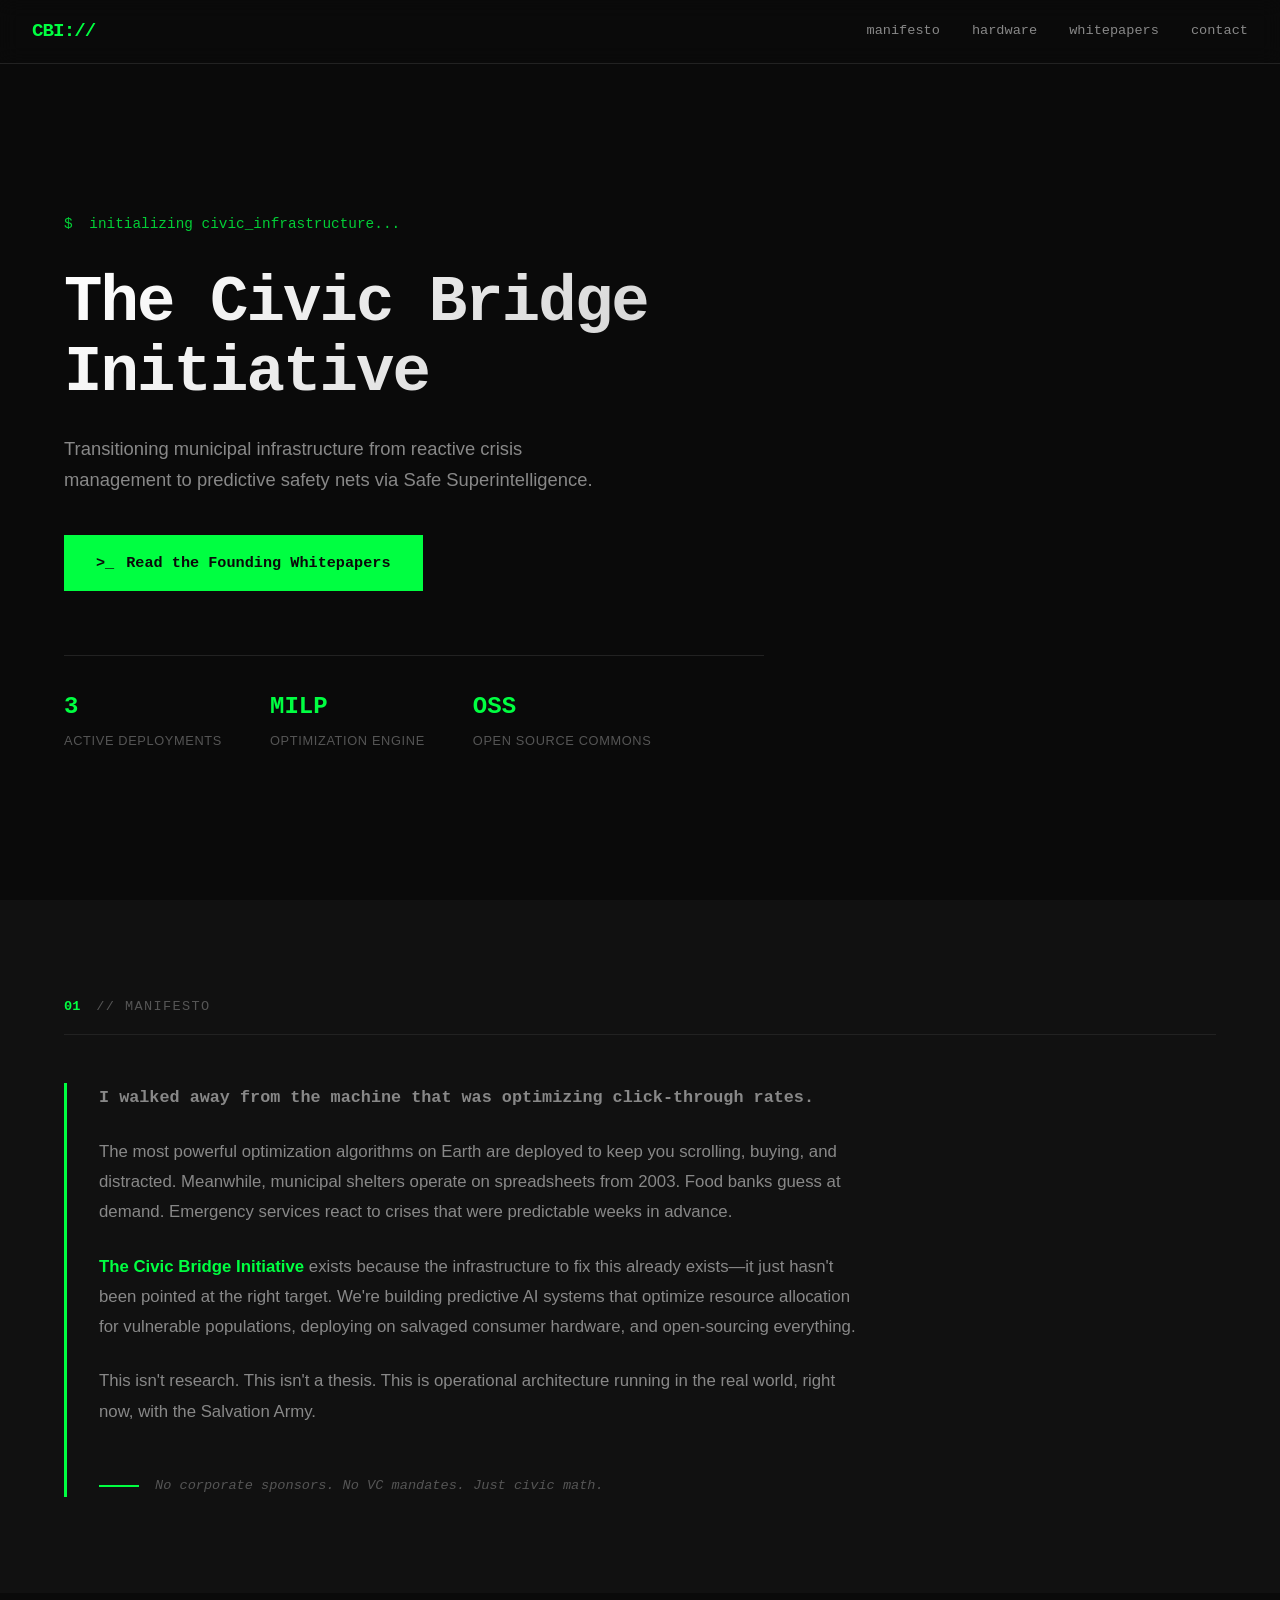
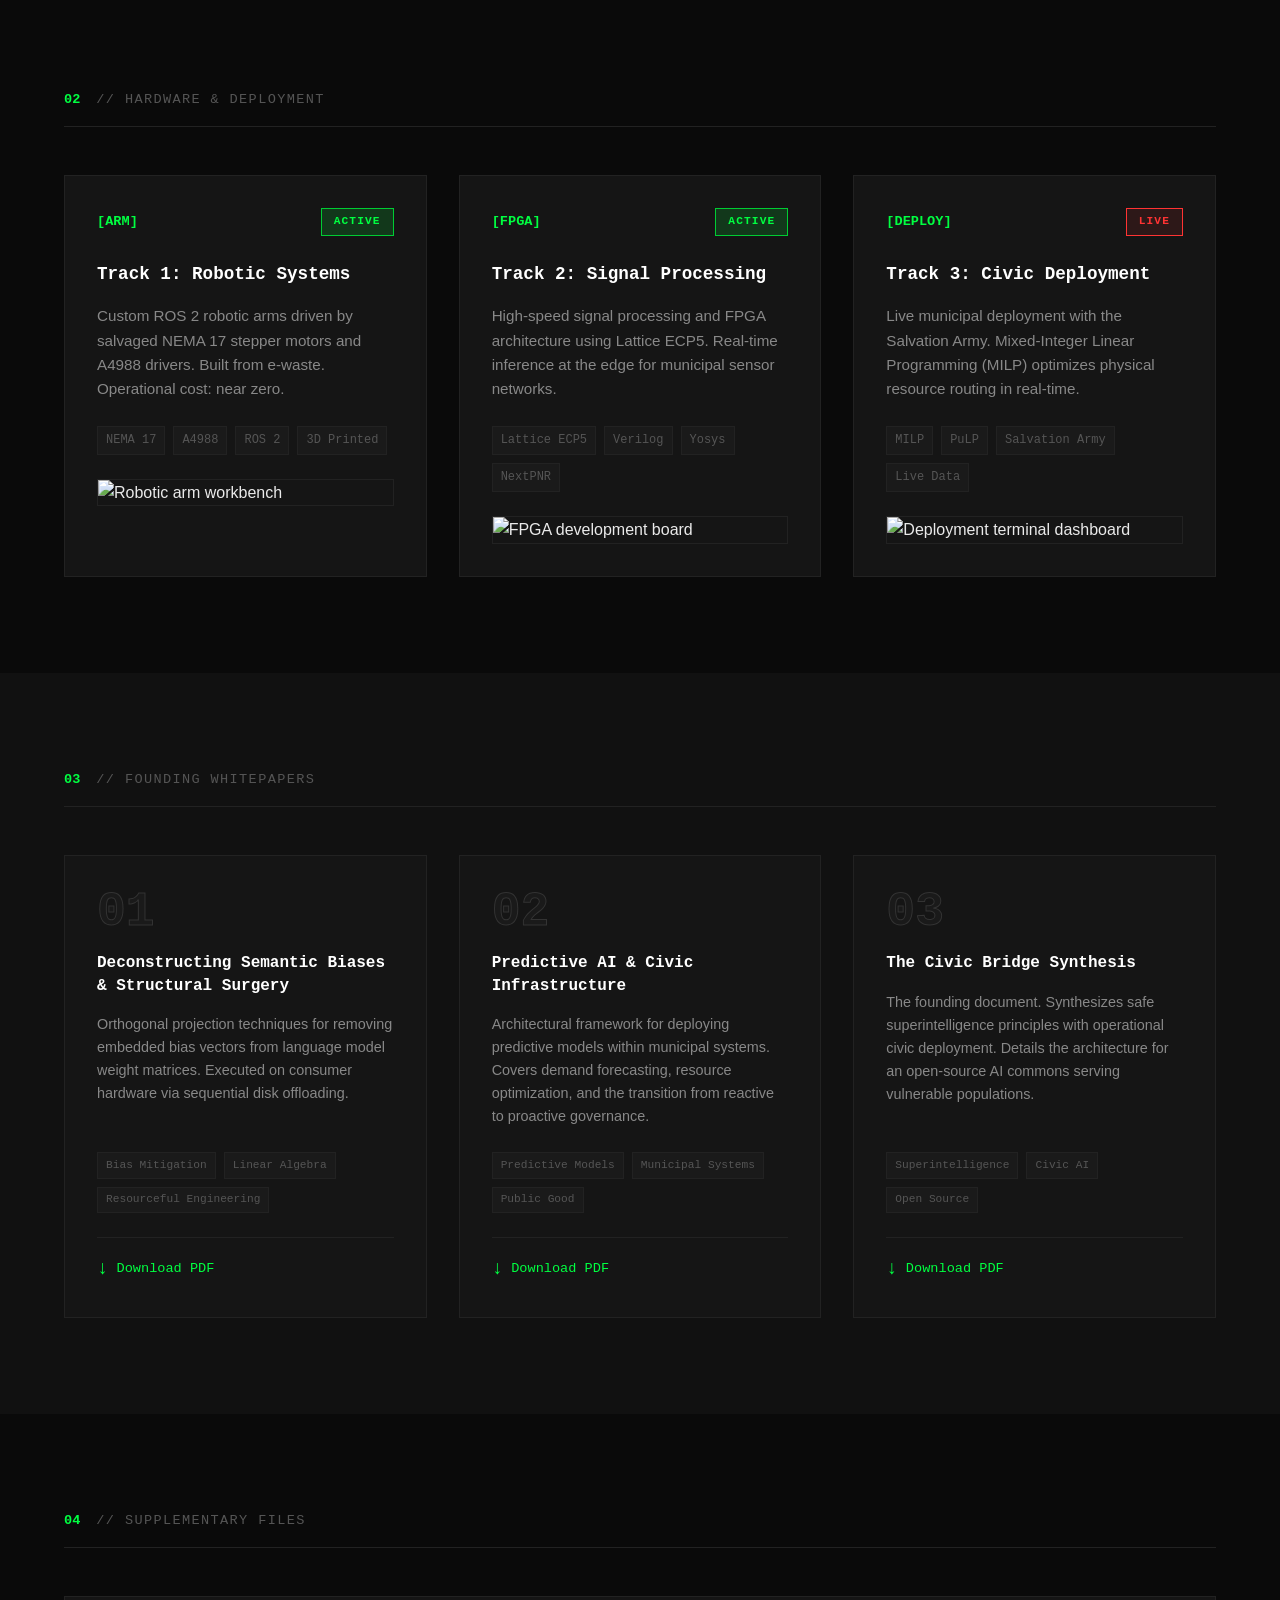
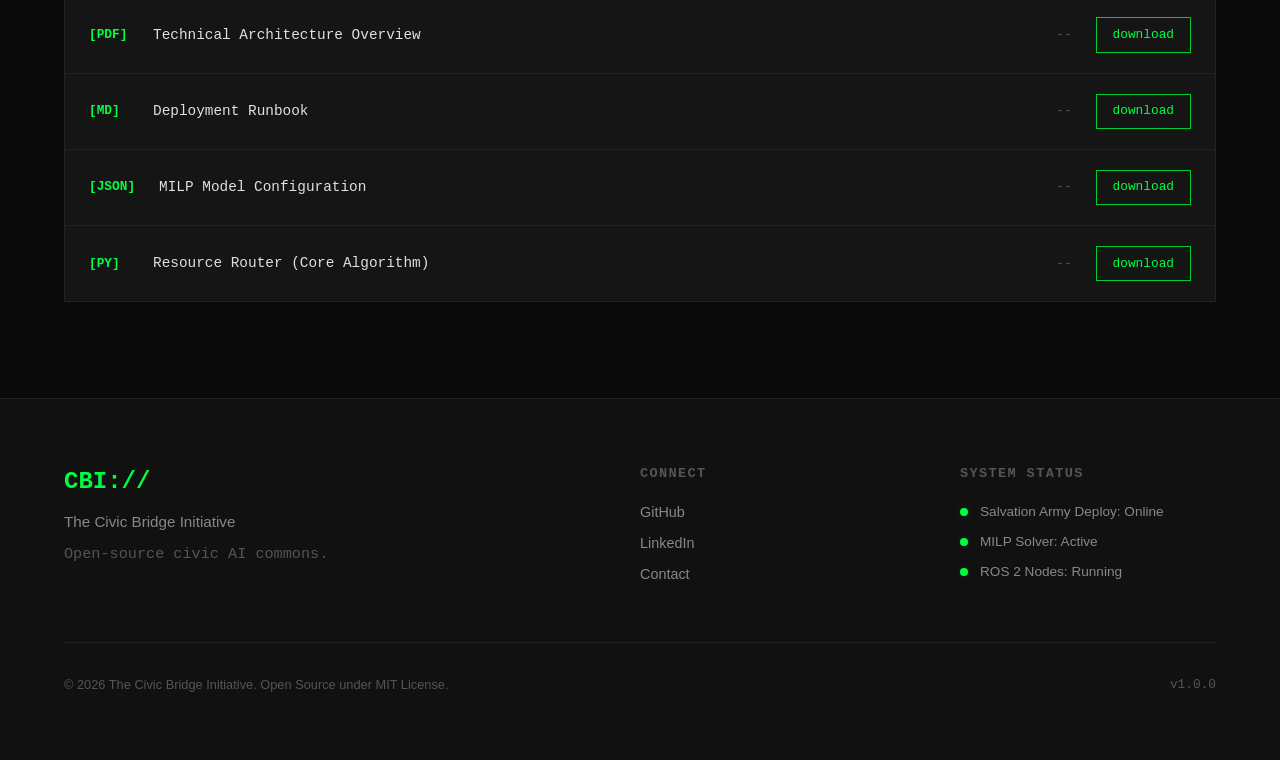
==== index.html @ 52cb8420 "Initial Civic Bridge Initiative site" ====
<!DOCTYPE html>
<html lang="en">
<head>
  <meta charset="UTF-8">
  <meta name="viewport" content="width=device-width, initial-scale=1.0">
  <title>The Civic Bridge Initiative</title>
  <link rel="stylesheet" href="style.css">
</head>
<body>

  <nav class="nav">
    <div class="nav-brand">CBI://</div>
    <div class="nav-links">
      <a href="#manifesto">manifesto</a>
      <a href="#hardware">hardware</a>
      <a href="#whitepapers">whitepapers</a>
      <a href="#contact">contact</a>
    </div>
  </nav>

  <section class="hero" id="hero">
    <div class="hero-content">
      <div class="terminal-line">
        <span class="prompt">$</span> initializing civic_infrastructure...
      </div>
      <h1 class="hero-title">The Civic Bridge Initiative</h1>
      <p class="hero-subtitle">
        Transitioning municipal infrastructure from reactive crisis management
        to predictive safety nets via Safe Superintelligence.
      </p>
      <a href="#whitepapers" class="cta-button">
        <span class="cta-icon">&gt;_</span> Read the Founding Whitepapers
      </a>
      <div class="hero-stats">
        <div class="stat">
          <span class="stat-value">3</span>
          <span class="stat-label">Active Deployments</span>
        </div>
        <div class="stat">
          <span class="stat-value">MILP</span>
          <span class="stat-label">Optimization Engine</span>
        </div>
        <div class="stat">
          <span class="stat-value">OSS</span>
          <span class="stat-label">Open Source Commons</span>
        </div>
      </div>
    </div>
    <div class="hero-visual">
      <div class="matrix-bg" id="matrix"></div>
    </div>
  </section>

  <section class="manifesto" id="manifesto">
    <div class="section-header">
      <span class="section-number">01</span>
      <span class="section-tag">// MANIFESTO</span>
    </div>
    <div class="manifesto-content">
      <div class="manifesto-block">
        <p class="manifesto-lead">
          I walked away from the machine that was optimizing click-through rates.
        </p>
        <p>
          The most powerful optimization algorithms on Earth are deployed to keep you scrolling,
          buying, and distracted. Meanwhile, municipal shelters operate on spreadsheets from 2003.
          Food banks guess at demand. Emergency services react to crises that were predictable
          weeks in advance.
        </p>
        <p>
          <strong>The Civic Bridge Initiative</strong> exists because the infrastructure to fix this
          already exists&mdash;it just hasn't been pointed at the right target. We're building
          predictive AI systems that optimize resource allocation for vulnerable populations,
          deploying on salvaged consumer hardware, and open-sourcing everything.
        </p>
        <p>
          This isn't research. This isn't a thesis. This is operational architecture
          running in the real world, right now, with the Salvation Army.
        </p>
        <div class="manifesto-signature">
          <span class="signature-line"></span>
          <span class="signature-text">No corporate sponsors. No VC mandates. Just civic math.</span>
        </div>
      </div>
    </div>
  </section>

  <section class="hardware" id="hardware">
    <div class="section-header">
      <span class="section-number">02</span>
      <span class="section-tag">// HARDWARE & DEPLOYMENT</span>
    </div>
    <div class="hardware-grid">

      <div class="hardware-card">
        <div class="card-header">
          <span class="card-icon">[ARM]</span>
          <span class="card-status status-active">ACTIVE</span>
        </div>
        <h3>Track 1: Robotic Systems</h3>
        <p>
          Custom ROS 2 robotic arms driven by salvaged NEMA 17 stepper motors
          and A4988 drivers. Built from e-waste. Operational cost: near zero.
        </p>
        <div class="card-specs">
          <span class="spec">NEMA 17</span>
          <span class="spec">A4988</span>
          <span class="spec">ROS 2</span>
          <span class="spec">3D Printed</span>
        </div>
        <div class="card-image">
          <img src="https://via.placeholder.com/400x250/1a1a1a/00ff41?text=ROBOTIC+ARM+ASSEMBLY" alt="Robotic arm workbench" loading="lazy">
        </div>
      </div>

      <div class="hardware-card">
        <div class="card-header">
          <span class="card-icon">[FPGA]</span>
          <span class="card-status status-active">ACTIVE</span>
        </div>
        <h3>Track 2: Signal Processing</h3>
        <p>
          High-speed signal processing and FPGA architecture using Lattice ECP5.
          Real-time inference at the edge for municipal sensor networks.
        </p>
        <div class="card-specs">
          <span class="spec">Lattice ECP5</span>
          <span class="spec">Verilog</span>
          <span class="spec">Yosys</span>
          <span class="spec">NextPNR</span>
        </div>
        <div class="card-image">
          <img src="https://via.placeholder.com/400x250/1a1a1a/00ff41?text=FPGA+BOARD+LAYOUT" alt="FPGA development board" loading="lazy">
        </div>
      </div>

      <div class="hardware-card">
        <div class="card-header">
          <span class="card-icon">[DEPLOY]</span>
          <span class="card-status status-live">LIVE</span>
        </div>
        <h3>Track 3: Civic Deployment</h3>
        <p>
          Live municipal deployment with the Salvation Army. Mixed-Integer Linear
          Programming (MILP) optimizes physical resource routing in real-time.
        </p>
        <div class="card-specs">
          <span class="spec">MILP</span>
          <span class="spec">PuLP</span>
          <span class="spec">Salvation Army</span>
          <span class="spec">Live Data</span>
        </div>
        <div class="card-image">
          <img src="https://via.placeholder.com/400x250/1a1a1a/00ff41?text=DEPLOYMENT+TERMINAL" alt="Deployment terminal dashboard" loading="lazy">
        </div>
      </div>

    </div>
  </section>

  <section class="whitepapers" id="whitepapers">
    <div class="section-header">
      <span class="section-number">03</span>
      <span class="section-tag">// FOUNDING WHITEPAPERS</span>
    </div>
    <div class="papers-grid">

      <a href="assets/1_Semantic_Biases.pdf" class="paper-card" download>
        <div class="paper-number">01</div>
        <h3>Deconstructing Semantic Biases & Structural Surgery</h3>
        <p>
          Orthogonal projection techniques for removing embedded bias vectors
          from language model weight matrices. Executed on consumer hardware
          via sequential disk offloading.
        </p>
        <div class="paper-meta">
          <span class="meta-tag">Bias Mitigation</span>
          <span class="meta-tag">Linear Algebra</span>
          <span class="meta-tag">Resourceful Engineering</span>
        </div>
        <div class="paper-download">
          <span class="download-icon">&#8595;</span> Download PDF
        </div>
      </a>

      <a href="assets/2_Predictive_AI.pdf" class="paper-card" download>
        <div class="paper-number">02</div>
        <h3>Predictive AI & Civic Infrastructure</h3>
        <p>
          Architectural framework for deploying predictive models within municipal
          systems. Covers demand forecasting, resource optimization, and the
          transition from reactive to proactive governance.
        </p>
        <div class="paper-meta">
          <span class="meta-tag">Predictive Models</span>
          <span class="meta-tag">Municipal Systems</span>
          <span class="meta-tag">Public Good</span>
        </div>
        <div class="paper-download">
          <span class="download-icon">&#8595;</span> Download PDF
        </div>
      </a>

      <a href="assets/3_Civic_Bridge.pdf" class="paper-card" download>
        <div class="paper-number">03</div>
        <h3>The Civic Bridge Synthesis</h3>
        <p>
          The founding document. Synthesizes safe superintelligence principles
          with operational civic deployment. Details the architecture for an
          open-source AI commons serving vulnerable populations.
        </p>
        <div class="paper-meta">
          <span class="meta-tag">Superintelligence</span>
          <span class="meta-tag">Civic AI</span>
          <span class="meta-tag">Open Source</span>
        </div>
        <div class="paper-download">
          <span class="download-icon">&#8595;</span> Download PDF
        </div>
      </a>

    </div>
  </section>

  <section class="extra-files" id="extra-files">
    <div class="section-header">
      <span class="section-number">04</span>
      <span class="section-tag">// SUPPLEMENTARY FILES</span>
    </div>
    <div class="files-list">
      <div class="file-item">
        <span class="file-icon">[PDF]</span>
        <span class="file-name">Technical Architecture Overview</span>
        <span class="file-size">--</span>
        <a href="assets/architecture_overview.pdf" class="file-link" download>download</a>
      </div>
      <div class="file-item">
        <span class="file-icon">[MD]</span>
        <span class="file-name">Deployment Runbook</span>
        <span class="file-size">--</span>
        <a href="assets/deployment_runbook.md" class="file-link" download>download</a>
      </div>
      <div class="file-item">
        <span class="file-icon">[JSON]</span>
        <span class="file-name">MILP Model Configuration</span>
        <span class="file-size">--</span>
        <a href="assets/milp_config.json" class="file-link" download>download</a>
      </div>
      <div class="file-item">
        <span class="file-icon">[PY]</span>
        <span class="file-name">Resource Router (Core Algorithm)</span>
        <span class="file-size">--</span>
        <a href="assets/resource_router.py" class="file-link" download>download</a>
      </div>
    </div>
  </section>

  <footer class="footer" id="contact">
    <div class="footer-content">
      <div class="footer-brand">
        <span class="footer-logo">CBI://</span>
        <p>The Civic Bridge Initiative</p>
        <p class="footer-tagline">Open-source civic AI commons.</p>
      </div>
      <div class="footer-links">
        <h4>Connect</h4>
        <a href="https://github.com/mtenacious" target="_blank" rel="noopener">GitHub</a>
        <a href="https://linkedin.com/in/mtenacious" target="_blank" rel="noopener">LinkedIn</a>
        <a href="mailto:contact@mtenacious.github.io">Contact</a>
      </div>
      <div class="footer-status">
        <h4>System Status</h4>
        <div class="status-item">
          <span class="status-dot live"></span>
          <span>Salvation Army Deploy: Online</span>
        </div>
        <div class="status-item">
          <span class="status-dot live"></span>
          <span>MILP Solver: Active</span>
        </div>
        <div class="status-item">
          <span class="status-dot live"></span>
          <span>ROS 2 Nodes: Running</span>
        </div>
      </div>
    </div>
    <div class="footer-bottom">
      <span>&copy; 2026 The Civic Bridge Initiative. Open Source under MIT License.</span>
      <span class="footer-version">v1.0.0</span>
    </div>
  </footer>

  <script>
    const matrix = document.getElementById('matrix');
    const chars = '01アイウエオカキクケコサシスセソタチツテトナニヌネノ';
    function createColumn() {
      const col = document.createElement('div');
      col.className = 'matrix-column';
      col.style.left = Math.random() * 100 + '%';
      col.style.animationDuration = (Math.random() * 3 + 2) + 's';
      col.style.opacity = Math.random() * 0.5 + 0.1;
      for (let i = 0; i < 20; i++) {
        const span = document.createElement('span');
        span.textContent = chars[Math.floor(Math.random() * chars.length)];
        span.style.animationDelay = Math.random() * 2 + 's';
        col.appendChild(span);
      }
      matrix.appendChild(col);
      setTimeout(() => col.remove(), 5000);
    }
    setInterval(createColumn, 300);
    for (let i = 0; i < 10; i++) setTimeout(createColumn, i * 100);

    document.querySelectorAll('a[href^="#"]').forEach(anchor => {
      anchor.addEventListener('click', function (e) {
        e.preventDefault();
        const target = document.querySelector(this.getAttribute('href'));
        if (target) target.scrollIntoView({ behavior: 'smooth', block: 'start' });
      });
    });

    const observer = new IntersectionObserver((entries) => {
      entries.forEach(entry => {
        if (entry.isIntersecting) {
          entry.target.classList.add('visible');
        }
      });
    }, { threshold: 0.1 });

    document.querySelectorAll('.hardware-card, .paper-card, .manifesto-block').forEach(el => {
      el.classList.add('animate-in');
      observer.observe(el);
    });
  </script>

</body>
</html>
---- style.css ----
*, *::before, *::after {
  margin: 0;
  padding: 0;
  box-sizing: border-box;
}

:root {
  --bg-primary: #0a0a0a;
  --bg-secondary: #111111;
  --bg-card: #151515;
  --bg-elevated: #1a1a1a;
  --text-primary: #e0e0e0;
  --text-secondary: #888888;
  --text-muted: #555555;
  --accent: #00ff41;
  --accent-dim: #00cc33;
  --accent-glow: rgba(0, 255, 65, 0.15);
  --danger: #ff3333;
  --warning: #ffaa00;
  --border: #222222;
  --border-active: #333333;
  --font-mono: 'SF Mono', 'Fira Code', 'Cascadia Code', 'Consolas', monospace;
  --font-sans: 'Inter', -apple-system, BlinkMacSystemFont, 'Segoe UI', sans-serif;
}

html {
  scroll-behavior: smooth;
  scrollbar-width: thin;
  scrollbar-color: var(--accent-dim) var(--bg-primary);
}

body {
  font-family: var(--font-sans);
  background-color: var(--bg-primary);
  color: var(--text-primary);
  line-height: 1.6;
  overflow-x: hidden;
}

::selection {
  background: var(--accent);
  color: var(--bg-primary);
}

::-webkit-scrollbar {
  width: 6px;
}

::-webkit-scrollbar-track {
  background: var(--bg-primary);
}

::-webkit-scrollbar-thumb {
  background: var(--accent-dim);
  border-radius: 3px;
}

.nav {
  position: fixed;
  top: 0;
  left: 0;
  right: 0;
  z-index: 1000;
  display: flex;
  justify-content: space-between;
  align-items: center;
  padding: 1rem 2rem;
  background: rgba(10, 10, 10, 0.9);
  backdrop-filter: blur(10px);
  border-bottom: 1px solid var(--border);
}

.nav-brand {
  font-family: var(--font-mono);
  font-size: 1.2rem;
  font-weight: 700;
  color: var(--accent);
  letter-spacing: -0.05em;
}

.nav-links {
  display: flex;
  gap: 2rem;
}

.nav-links a {
  font-family: var(--font-mono);
  font-size: 0.85rem;
  color: var(--text-secondary);
  text-decoration: none;
  transition: color 0.2s;
  text-transform: lowercase;
}

.nav-links a:hover {
  color: var(--accent);
}

.hero {
  min-height: 100vh;
  display: flex;
  align-items: center;
  justify-content: space-between;
  padding: 8rem 4rem 4rem;
  position: relative;
  overflow: hidden;
}

.hero-content {
  max-width: 700px;
  z-index: 2;
}

.terminal-line {
  font-family: var(--font-mono);
  font-size: 0.9rem;
  color: var(--accent);
  margin-bottom: 2rem;
  opacity: 0.8;
}

.prompt {
  color: var(--accent);
  margin-right: 0.5rem;
}

.hero-title {
  font-family: var(--font-mono);
  font-size: clamp(2.5rem, 5vw, 4rem);
  font-weight: 800;
  line-height: 1.1;
  margin-bottom: 1.5rem;
  letter-spacing: -0.03em;
  background: linear-gradient(135deg, #ffffff 0%, #cccccc 100%);
  -webkit-background-clip: text;
  -webkit-text-fill-color: transparent;
  background-clip: text;
}

.hero-subtitle {
  font-size: 1.15rem;
  color: var(--text-secondary);
  line-height: 1.7;
  margin-bottom: 2.5rem;
  max-width: 550px;
}

.cta-button {
  display: inline-flex;
  align-items: center;
  gap: 0.75rem;
  padding: 1rem 2rem;
  font-family: var(--font-mono);
  font-size: 0.95rem;
  font-weight: 600;
  color: var(--bg-primary);
  background: var(--accent);
  border: none;
  text-decoration: none;
  cursor: pointer;
  transition: all 0.3s;
  position: relative;
  overflow: hidden;
}

.cta-button::before {
  content: '';
  position: absolute;
  top: 0;
  left: -100%;
  width: 100%;
  height: 100%;
  background: linear-gradient(90deg, transparent, rgba(255,255,255,0.2), transparent);
  transition: left 0.5s;
}

.cta-button:hover::before {
  left: 100%;
}

.cta-button:hover {
  background: #00ff55;
  box-shadow: 0 0 30px var(--accent-glow);
  transform: translateY(-2px);
}

.cta-icon {
  font-weight: 700;
}

.hero-stats {
  display: flex;
  gap: 3rem;
  margin-top: 4rem;
  padding-top: 2rem;
  border-top: 1px solid var(--border);
}

.stat {
  display: flex;
  flex-direction: column;
}

.stat-value {
  font-family: var(--font-mono);
  font-size: 1.5rem;
  font-weight: 700;
  color: var(--accent);
}

.stat-label {
  font-size: 0.8rem;
  color: var(--text-muted);
  text-transform: uppercase;
  letter-spacing: 0.05em;
  margin-top: 0.25rem;
}

.hero-visual {
  position: absolute;
  top: 0;
  right: 0;
  width: 50%;
  height: 100%;
  z-index: 1;
  opacity: 0.3;
}

.matrix-bg {
  width: 100%;
  height: 100%;
  position: relative;
  overflow: hidden;
}

.matrix-column {
  position: absolute;
  top: -100%;
  display: flex;
  flex-direction: column;
  font-family: var(--font-mono);
  font-size: 0.75rem;
  color: var(--accent);
  animation: matrix-fall linear infinite;
}

.matrix-column span {
  display: block;
  line-height: 1.2;
  animation: matrix-fade 2s infinite;
}

@keyframes matrix-fall {
  0% { transform: translateY(0); }
  100% { transform: translateY(200vh); }
}

@keyframes matrix-fade {
  0%, 100% { opacity: 0.3; }
  50% { opacity: 1; }
}

.section-header {
  display: flex;
  align-items: center;
  gap: 1rem;
  margin-bottom: 3rem;
  padding-bottom: 1rem;
  border-bottom: 1px solid var(--border);
}

.section-number {
  font-family: var(--font-mono);
  font-size: 0.85rem;
  color: var(--accent);
  font-weight: 700;
}

.section-tag {
  font-family: var(--font-mono);
  font-size: 0.85rem;
  color: var(--text-muted);
  text-transform: uppercase;
  letter-spacing: 0.1em;
}

.manifesto {
  padding: 6rem 4rem;
  background: var(--bg-secondary);
}

.manifesto-content {
  max-width: 800px;
}

.manifesto-block {
  position: relative;
  padding-left: 2rem;
  border-left: 3px solid var(--accent);
}

.manifesto-lead {
  font-family: var(--font-mono);
  font-size: 1.5rem;
  font-weight: 600;
  line-height: 1.4;
  margin-bottom: 2rem;
  color: #ffffff;
}

.manifesto-block p {
  font-size: 1.05rem;
  color: var(--text-secondary);
  margin-bottom: 1.5rem;
  line-height: 1.8;
}

.manifesto-block strong {
  color: var(--accent);
}

.manifesto-signature {
  margin-top: 3rem;
  display: flex;
  align-items: center;
  gap: 1rem;
}

.signature-line {
  width: 40px;
  height: 2px;
  background: var(--accent);
}

.signature-text {
  font-family: var(--font-mono);
  font-size: 0.85rem;
  color: var(--text-muted);
  font-style: italic;
}

.hardware {
  padding: 6rem 4rem;
}

.hardware-grid {
  display: grid;
  grid-template-columns: repeat(auto-fit, minmax(350px, 1fr));
  gap: 2rem;
}

.hardware-card {
  background: var(--bg-card);
  border: 1px solid var(--border);
  padding: 2rem;
  transition: all 0.3s;
  position: relative;
  overflow: hidden;
}

.hardware-card::before {
  content: '';
  position: absolute;
  top: 0;
  left: 0;
  right: 0;
  height: 2px;
  background: var(--accent);
  transform: scaleX(0);
  transition: transform 0.3s;
}

.hardware-card:hover::before {
  transform: scaleX(1);
}

.hardware-card:hover {
  border-color: var(--border-active);
  transform: translateY(-4px);
  box-shadow: 0 10px 40px rgba(0, 0, 0, 0.3);
}

.card-header {
  display: flex;
  justify-content: space-between;
  align-items: center;
  margin-bottom: 1.5rem;
}

.card-icon {
  font-family: var(--font-mono);
  font-size: 0.85rem;
  color: var(--accent);
  font-weight: 700;
}

.card-status {
  font-family: var(--font-mono);
  font-size: 0.7rem;
  padding: 0.25rem 0.75rem;
  text-transform: uppercase;
  letter-spacing: 0.1em;
  font-weight: 600;
}

.status-active {
  color: var(--accent);
  border: 1px solid var(--accent-dim);
  background: var(--accent-glow);
}

.status-live {
  color: var(--danger);
  border: 1px solid var(--danger);
  background: rgba(255, 51, 51, 0.1);
  animation: pulse-live 2s infinite;
}

@keyframes pulse-live {
  0%, 100% { opacity: 1; }
  50% { opacity: 0.7; }
}

.hardware-card h3 {
  font-family: var(--font-mono);
  font-size: 1.1rem;
  margin-bottom: 1rem;
  color: #ffffff;
}

.hardware-card p {
  font-size: 0.95rem;
  color: var(--text-secondary);
  line-height: 1.6;
  margin-bottom: 1.5rem;
}

.card-specs {
  display: flex;
  flex-wrap: wrap;
  gap: 0.5rem;
  margin-bottom: 1.5rem;
}

.spec {
  font-family: var(--font-mono);
  font-size: 0.75rem;
  padding: 0.25rem 0.5rem;
  background: var(--bg-elevated);
  color: var(--text-muted);
  border: 1px solid var(--border);
}

.card-image {
  margin-top: 1rem;
  border: 1px solid var(--border);
  overflow: hidden;
}

.card-image img {
  width: 100%;
  height: auto;
  display: block;
  filter: grayscale(30%) contrast(1.1);
  transition: filter 0.3s;
}

.hardware-card:hover .card-image img {
  filter: grayscale(0%) contrast(1);
}

.whitepapers {
  padding: 6rem 4rem;
  background: var(--bg-secondary);
}

.papers-grid {
  display: grid;
  grid-template-columns: repeat(auto-fit, minmax(300px, 1fr));
  gap: 2rem;
}

.paper-card {
  background: var(--bg-card);
  border: 1px solid var(--border);
  padding: 2rem;
  text-decoration: none;
  color: inherit;
  transition: all 0.3s;
  display: flex;
  flex-direction: column;
  position: relative;
}

.paper-card:hover {
  border-color: var(--accent-dim);
  transform: translateY(-4px);
  box-shadow: 0 10px 40px rgba(0, 0, 0, 0.3);
}

.paper-number {
  font-family: var(--font-mono);
  font-size: 3rem;
  font-weight: 800;
  color: var(--bg-elevated);
  line-height: 1;
  margin-bottom: 1rem;
  -webkit-text-stroke: 1px var(--border-active);
}

.paper-card:hover .paper-number {
  -webkit-text-stroke: 1px var(--accent-dim);
  color: var(--accent-glow);
}

.paper-card h3 {
  font-family: var(--font-mono);
  font-size: 1rem;
  font-weight: 600;
  margin-bottom: 1rem;
  color: #ffffff;
  line-height: 1.4;
}

.paper-card p {
  font-size: 0.9rem;
  color: var(--text-secondary);
  line-height: 1.6;
  flex-grow: 1;
  margin-bottom: 1.5rem;
}

.paper-meta {
  display: flex;
  flex-wrap: wrap;
  gap: 0.5rem;
  margin-bottom: 1.5rem;
}

.meta-tag {
  font-family: var(--font-mono);
  font-size: 0.7rem;
  padding: 0.2rem 0.5rem;
  background: var(--bg-elevated);
  color: var(--text-muted);
  border: 1px solid var(--border);
}

.paper-download {
  font-family: var(--font-mono);
  font-size: 0.85rem;
  color: var(--accent);
  display: flex;
  align-items: center;
  gap: 0.5rem;
  padding-top: 1rem;
  border-top: 1px solid var(--border);
}

.download-icon {
  font-size: 1.2rem;
}

.extra-files {
  padding: 6rem 4rem;
}

.files-list {
  display: flex;
  flex-direction: column;
  gap: 0;
}

.file-item {
  display: flex;
  align-items: center;
  gap: 1.5rem;
  padding: 1.25rem 1.5rem;
  background: var(--bg-card);
  border: 1px solid var(--border);
  border-bottom: none;
  transition: all 0.2s;
}

.file-item:last-child {
  border-bottom: 1px solid var(--border);
}

.file-item:hover {
  background: var(--bg-elevated);
  border-color: var(--border-active);
}

.file-icon {
  font-family: var(--font-mono);
  font-size: 0.8rem;
  color: var(--accent);
  font-weight: 700;
  min-width: 40px;
}

.file-name {
  font-family: var(--font-mono);
  font-size: 0.9rem;
  flex-grow: 1;
}

.file-size {
  font-family: var(--font-mono);
  font-size: 0.8rem;
  color: var(--text-muted);
}

.file-link {
  font-family: var(--font-mono);
  font-size: 0.8rem;
  color: var(--accent);
  text-decoration: none;
  padding: 0.4rem 1rem;
  border: 1px solid var(--accent-dim);
  transition: all 0.2s;
}

.file-link:hover {
  background: var(--accent);
  color: var(--bg-primary);
}

.footer {
  padding: 4rem;
  background: var(--bg-secondary);
  border-top: 1px solid var(--border);
}

.footer-content {
  display: grid;
  grid-template-columns: 2fr 1fr 1fr;
  gap: 4rem;
  margin-bottom: 3rem;
}

.footer-logo {
  font-family: var(--font-mono);
  font-size: 1.5rem;
  font-weight: 700;
  color: var(--accent);
  display: block;
  margin-bottom: 0.5rem;
}

.footer-brand p {
  color: var(--text-secondary);
  font-size: 0.95rem;
}

.footer-tagline {
  margin-top: 0.5rem;
  font-family: var(--font-mono);
  font-size: 0.85rem;
  color: var(--text-muted) !important;
}

.footer-links h4,
.footer-status h4 {
  font-family: var(--font-mono);
  font-size: 0.85rem;
  color: var(--text-muted);
  text-transform: uppercase;
  letter-spacing: 0.1em;
  margin-bottom: 1rem;
}

.footer-links a {
  display: block;
  color: var(--text-secondary);
  text-decoration: none;
  font-size: 0.9rem;
  margin-bottom: 0.5rem;
  transition: color 0.2s;
}

.footer-links a:hover {
  color: var(--accent);
}

.status-item {
  display: flex;
  align-items: center;
  gap: 0.75rem;
  margin-bottom: 0.5rem;
  font-size: 0.85rem;
  color: var(--text-secondary);
}

.status-dot {
  width: 8px;
  height: 8px;
  border-radius: 50%;
  background: var(--text-muted);
}

.status-dot.live {
  background: var(--accent);
  box-shadow: 0 0 6px var(--accent-glow);
  animation: pulse-dot 2s infinite;
}

@keyframes pulse-dot {
  0%, 100% { opacity: 1; }
  50% { opacity: 0.5; }
}

.footer-bottom {
  display: flex;
  justify-content: space-between;
  align-items: center;
  padding-top: 2rem;
  border-top: 1px solid var(--border);
  font-size: 0.8rem;
  color: var(--text-muted);
}

.footer-version {
  font-family: var(--font-mono);
}

.animate-in {
  opacity: 0;
  transform: translateY(30px);
  transition: opacity 0.6s ease, transform 0.6s ease;
}

.animate-in.visible {
  opacity: 1;
  transform: translateY(0);
}

@media (max-width: 1024px) {
  .hero {
    padding: 6rem 2rem 3rem;
  }

  .hero-visual {
    display: none;
  }

  .hero-stats {
    gap: 2rem;
  }

  .manifesto,
  .hardware,
  .whitepapers,
  .extra-files,
  .footer {
    padding: 4rem 2rem;
  }

  .footer-content {
    grid-template-columns: 1fr;
    gap: 2rem;
  }
}

@media (max-width: 768px) {
  .nav {
    padding: 1rem;
  }

  .nav-links {
    gap: 1rem;
  }

  .nav-links a {
    font-size: 0.75rem;
  }

  .hero {
    padding: 5rem 1.5rem 2rem;
  }

  .hero-title {
    font-size: 2rem;
  }

  .hero-stats {
    flex-direction: column;
    gap: 1rem;
  }

  .manifesto,
  .hardware,
  .whitepapers,
  .extra-files,
  .footer {
    padding: 3rem 1.5rem;
  }

  .hardware-grid {
    grid-template-columns: 1fr;
  }

  .papers-grid {
    grid-template-columns: 1fr;
  }

  .file-item {
    flex-wrap: wrap;
    gap: 0.75rem;
  }

  .file-name {
    width: 100%;
    order: -1;
  }
}

@media (max-width: 480px) {
  .hero-title {
    font-size: 1.75rem;
  }

  .hero-subtitle {
    font-size: 1rem;
  }

  .manifesto-lead {
    font-size: 1.2rem;
  }

  .footer-bottom {
    flex-direction: column;
    gap: 0.5rem;
    text-align: center;
  }
}
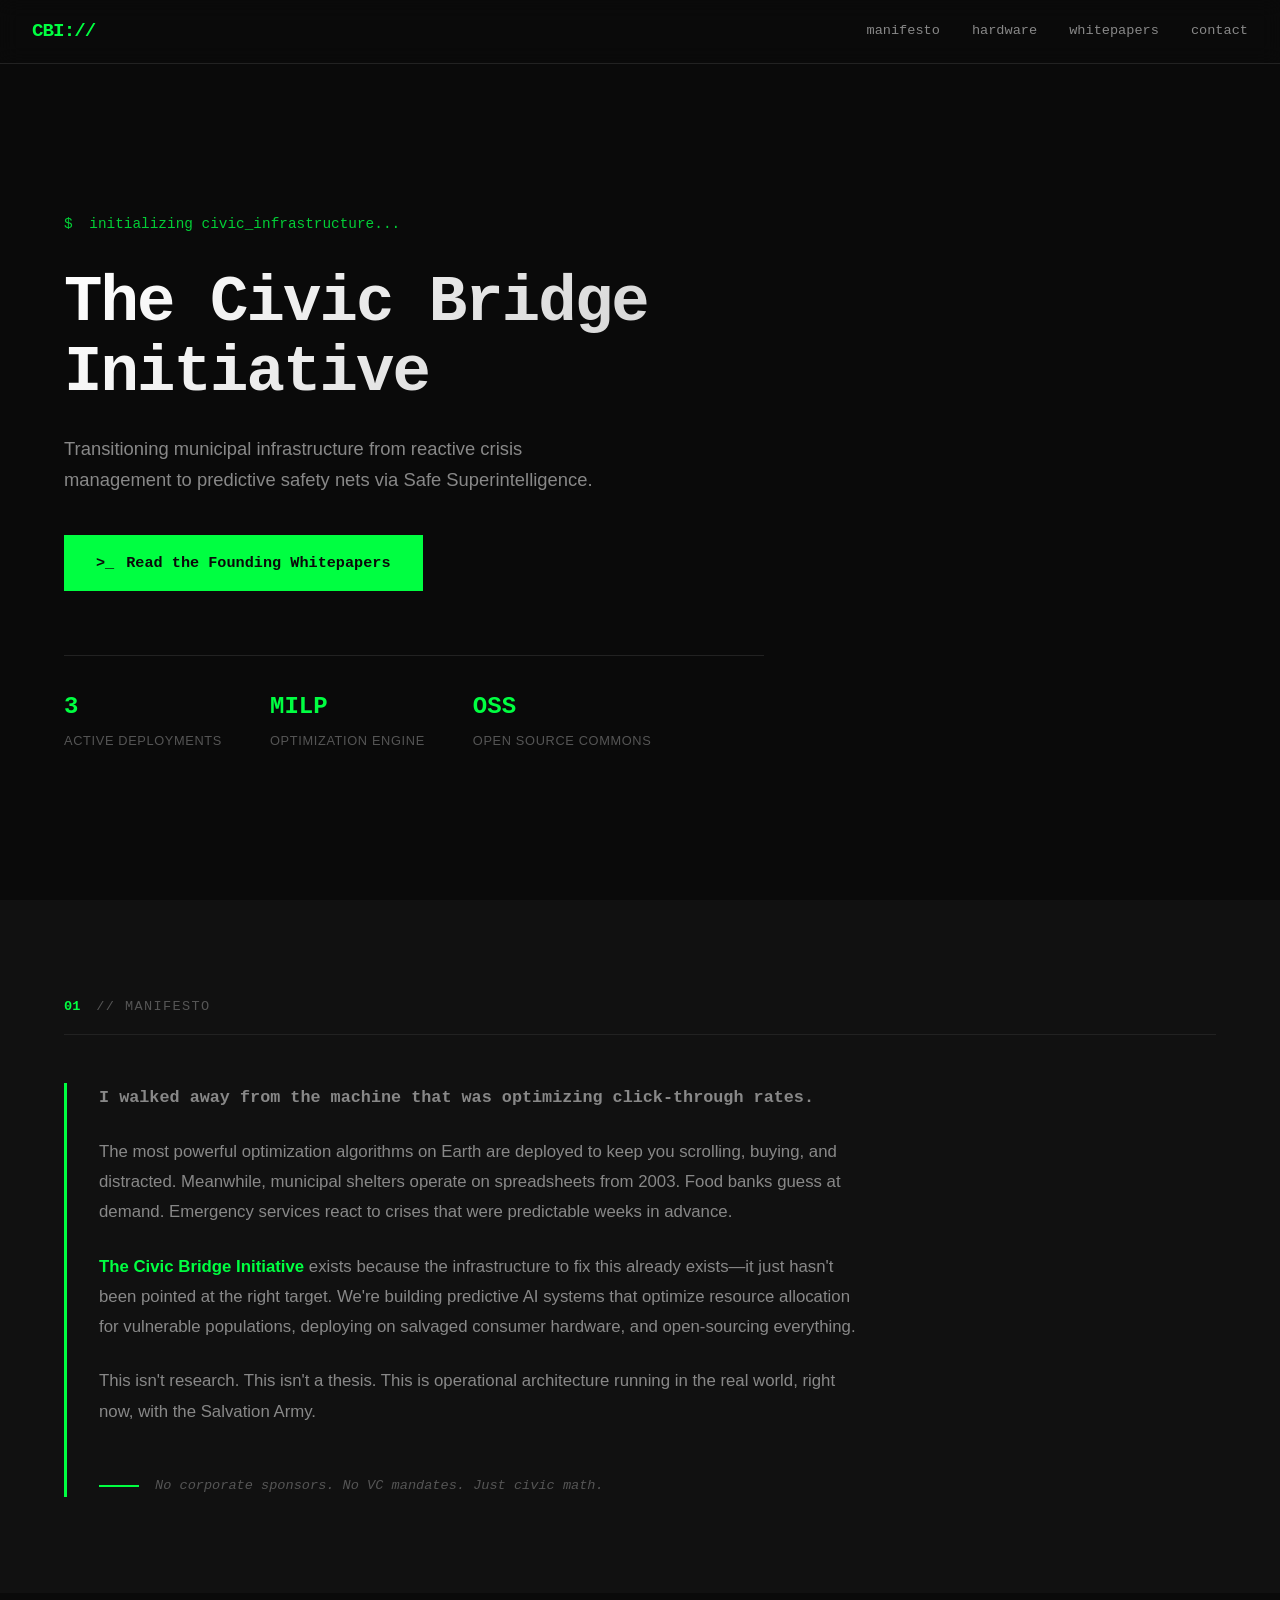
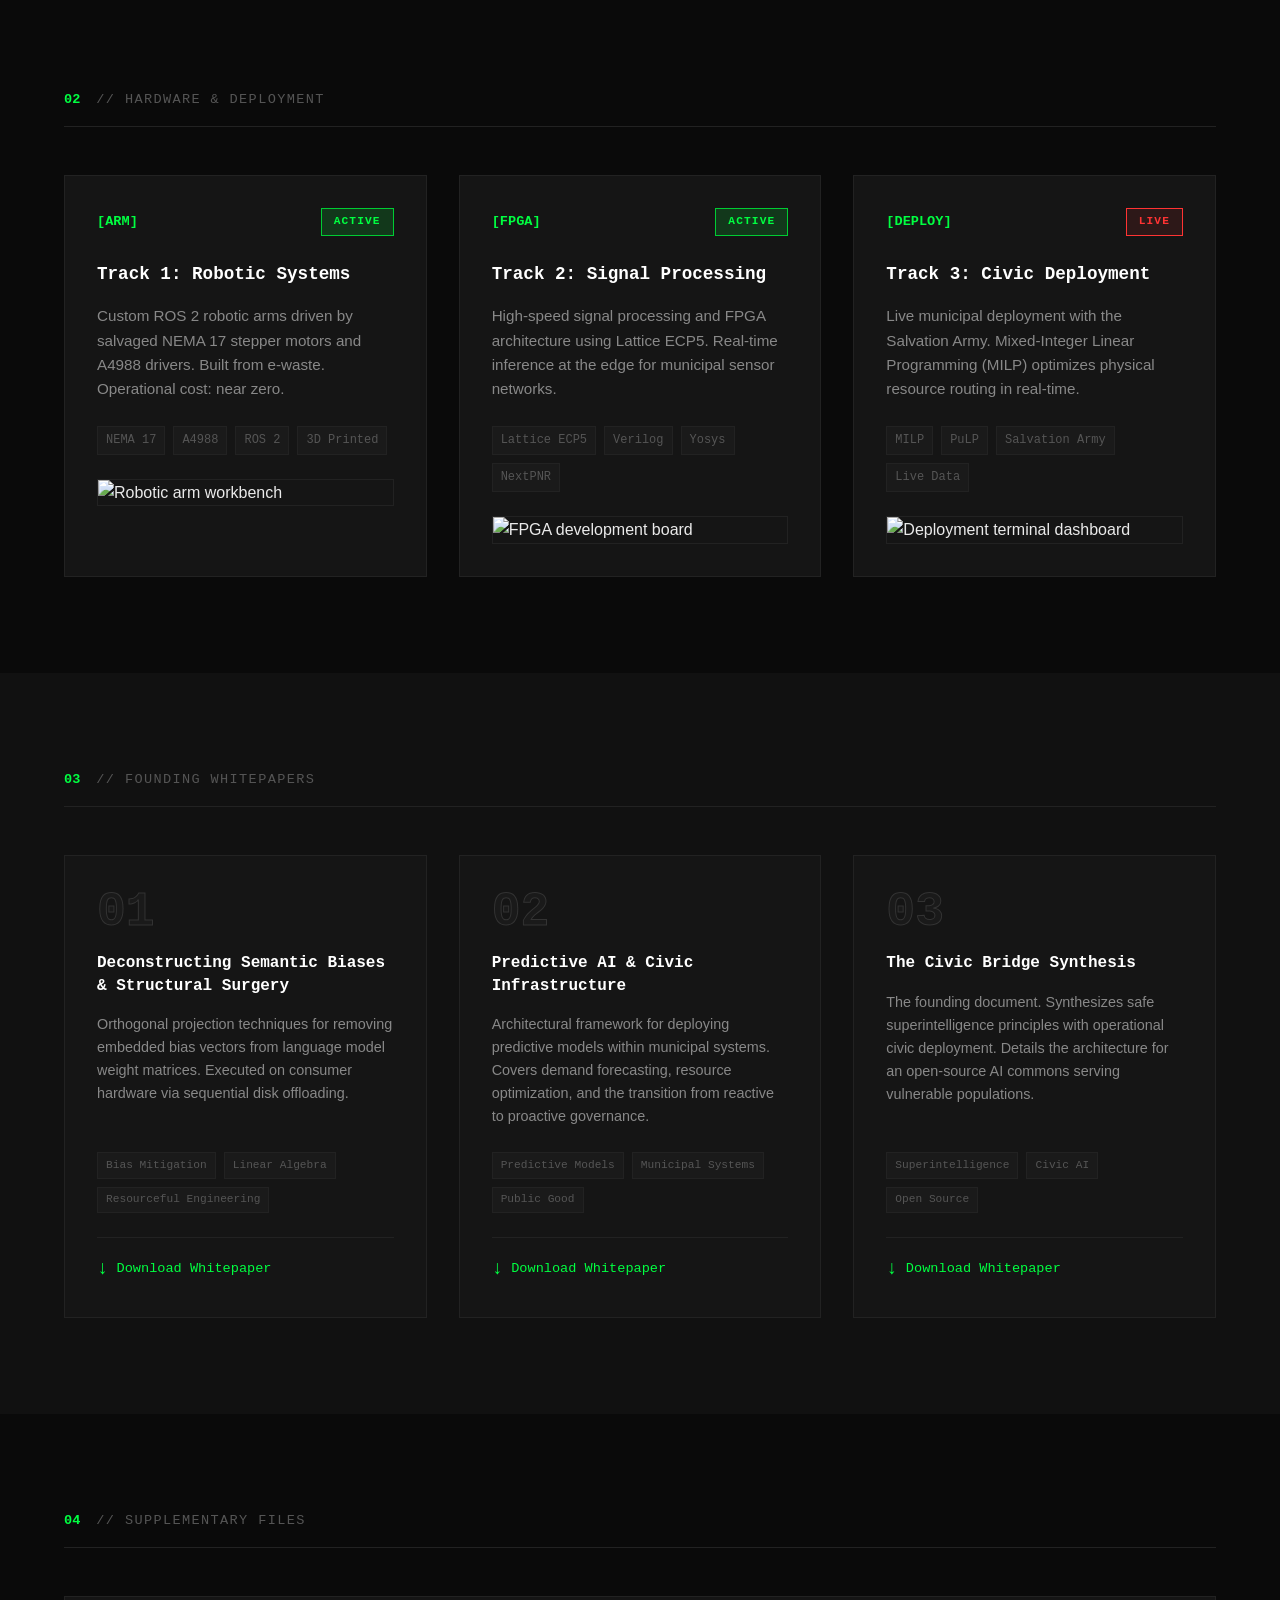
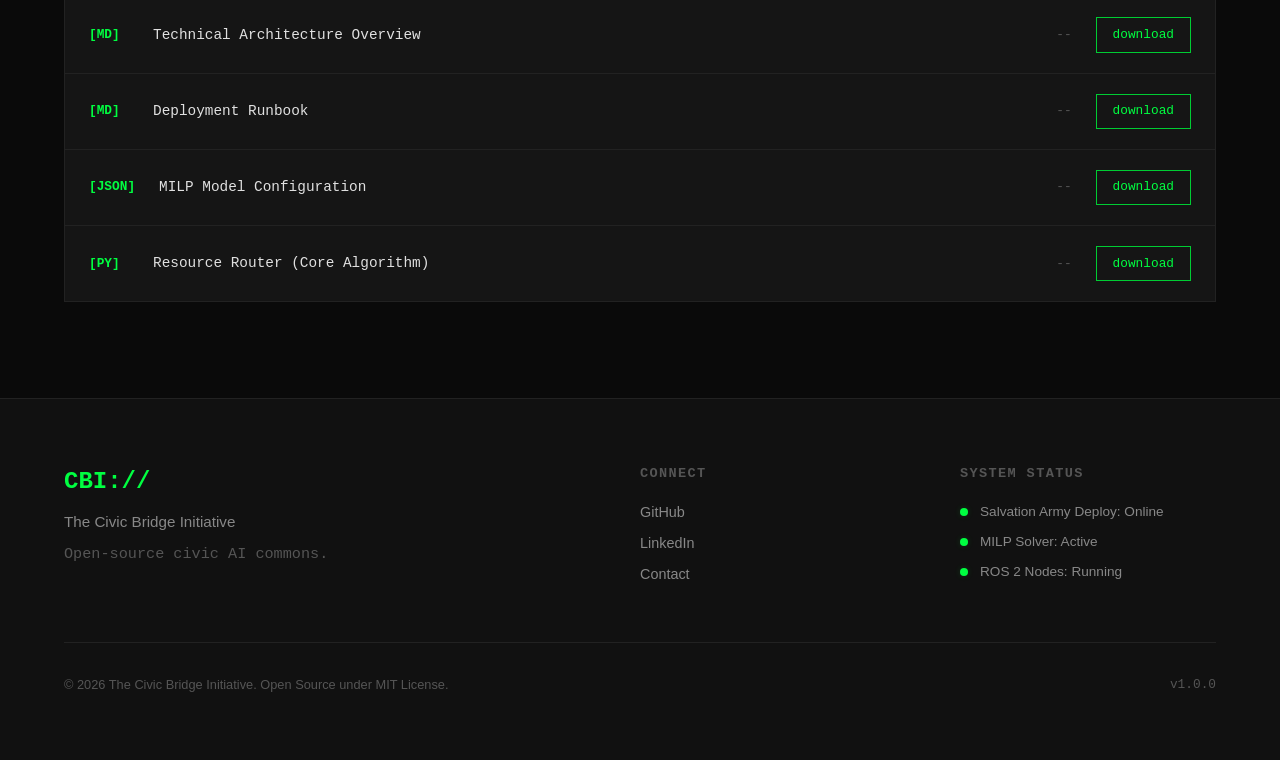
==== commit 968a6e5c: "Fix file links - use .md instead of .pdf" ====
--- a/index.html
+++ b/index.html
@@ -165,7 +165,7 @@
     </div>
     <div class="papers-grid">
 
-      <a href="assets/1_Semantic_Biases.pdf" class="paper-card" download>
+      <a href="assets/1_Semantic_Biases.md" class="paper-card" download>
         <div class="paper-number">01</div>
         <h3>Deconstructing Semantic Biases & Structural Surgery</h3>
         <p>
@@ -179,11 +179,11 @@
           <span class="meta-tag">Resourceful Engineering</span>
         </div>
         <div class="paper-download">
-          <span class="download-icon">&#8595;</span> Download PDF
+          <span class="download-icon">&#8595;</span> Download Whitepaper
         </div>
       </a>
 
-      <a href="assets/2_Predictive_AI.pdf" class="paper-card" download>
+      <a href="assets/2_Predictive_AI.md" class="paper-card" download>
         <div class="paper-number">02</div>
         <h3>Predictive AI & Civic Infrastructure</h3>
         <p>
@@ -197,11 +197,11 @@
           <span class="meta-tag">Public Good</span>
         </div>
         <div class="paper-download">
-          <span class="download-icon">&#8595;</span> Download PDF
+          <span class="download-icon">&#8595;</span> Download Whitepaper
         </div>
       </a>
 
-      <a href="assets/3_Civic_Bridge.pdf" class="paper-card" download>
+      <a href="assets/3_Civic_Bridge.md" class="paper-card" download>
         <div class="paper-number">03</div>
         <h3>The Civic Bridge Synthesis</h3>
         <p>
@@ -215,7 +215,7 @@
           <span class="meta-tag">Open Source</span>
         </div>
         <div class="paper-download">
-          <span class="download-icon">&#8595;</span> Download PDF
+          <span class="download-icon">&#8595;</span> Download Whitepaper
         </div>
       </a>
 
@@ -229,10 +229,10 @@
     </div>
     <div class="files-list">
       <div class="file-item">
-        <span class="file-icon">[PDF]</span>
+        <span class="file-icon">[MD]</span>
         <span class="file-name">Technical Architecture Overview</span>
         <span class="file-size">--</span>
-        <a href="assets/architecture_overview.pdf" class="file-link" download>download</a>
+        <a href="assets/architecture_overview.md" class="file-link" download>download</a>
       </div>
       <div class="file-item">
         <span class="file-icon">[MD]</span>
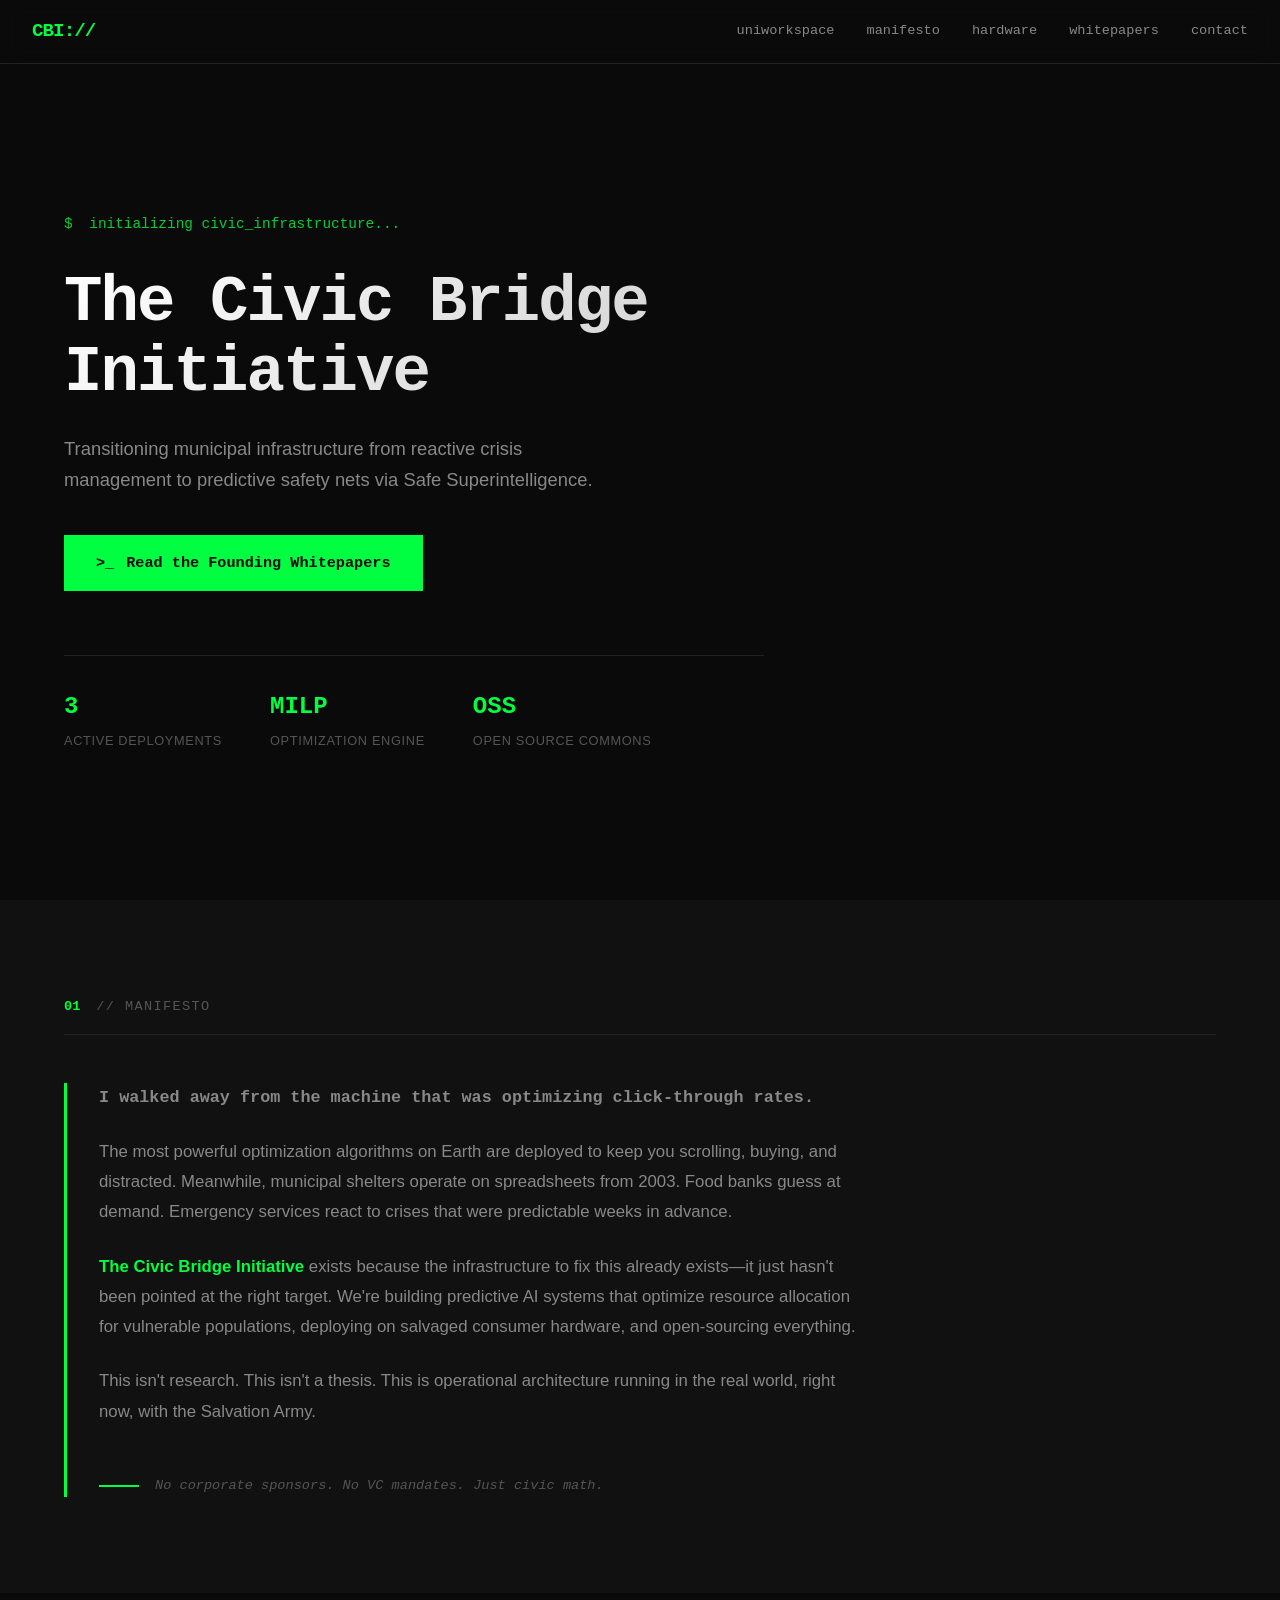
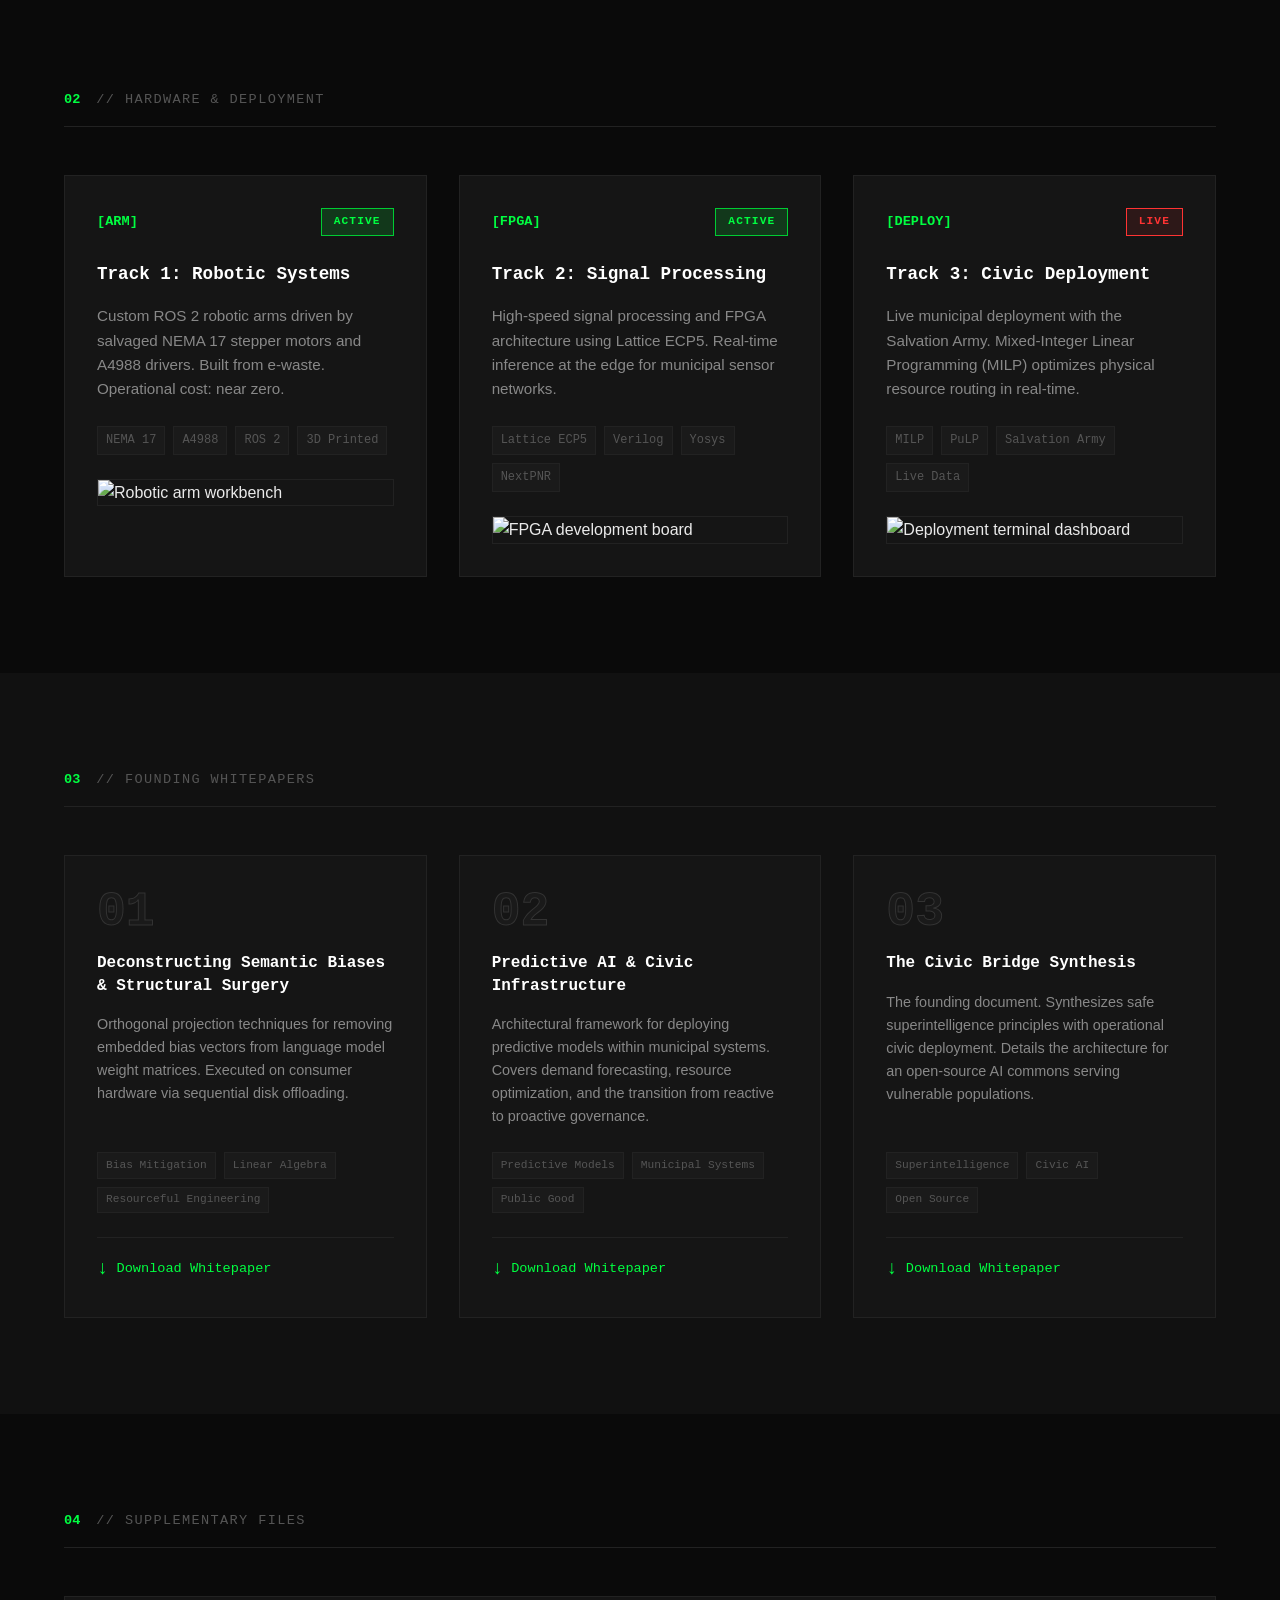
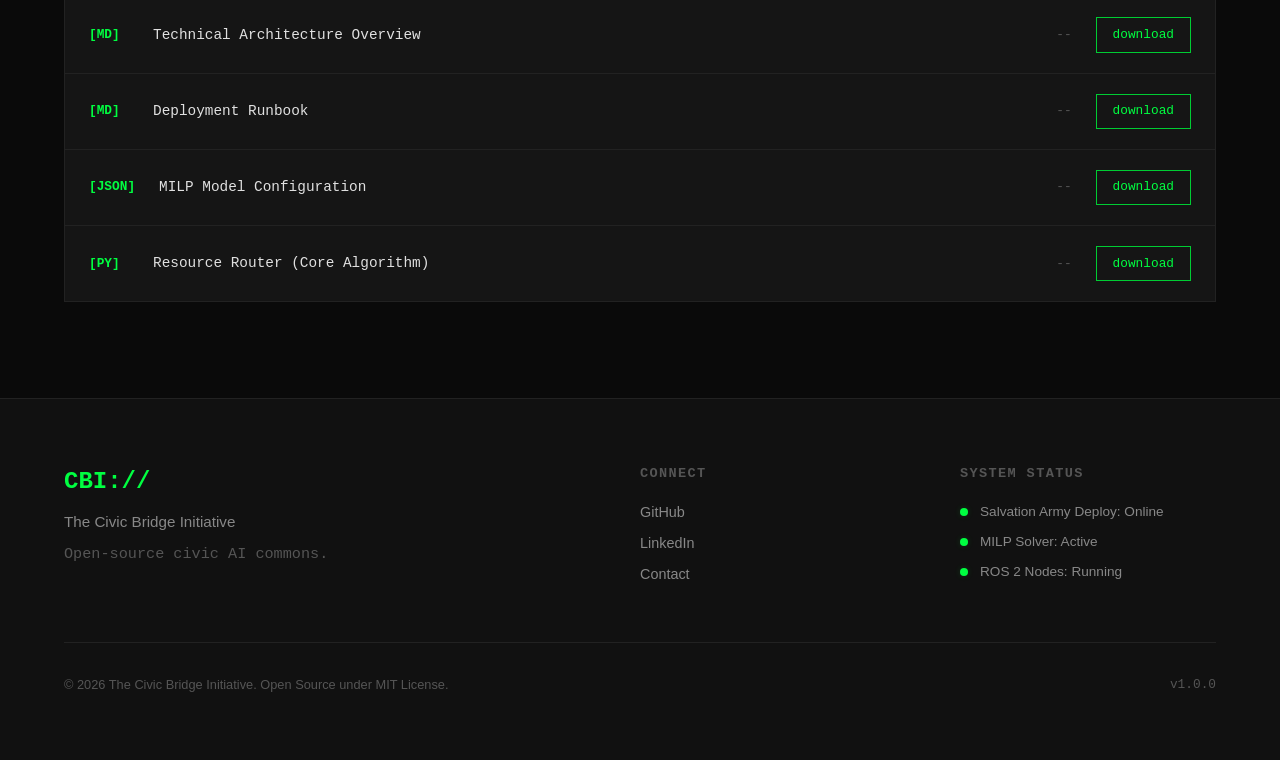
==== commit 785bf951: "Add UniWorkspace landing page with account creation and license system" ====
--- a/index.html
+++ b/index.html
@@ -11,6 +11,7 @@
   <nav class="nav">
     <div class="nav-brand">CBI://</div>
     <div class="nav-links">
+      <a href="uniworkspace.html">UniWorkspace</a>
       <a href="#manifesto">manifesto</a>
       <a href="#hardware">hardware</a>
       <a href="#whitepapers">whitepapers</a>
